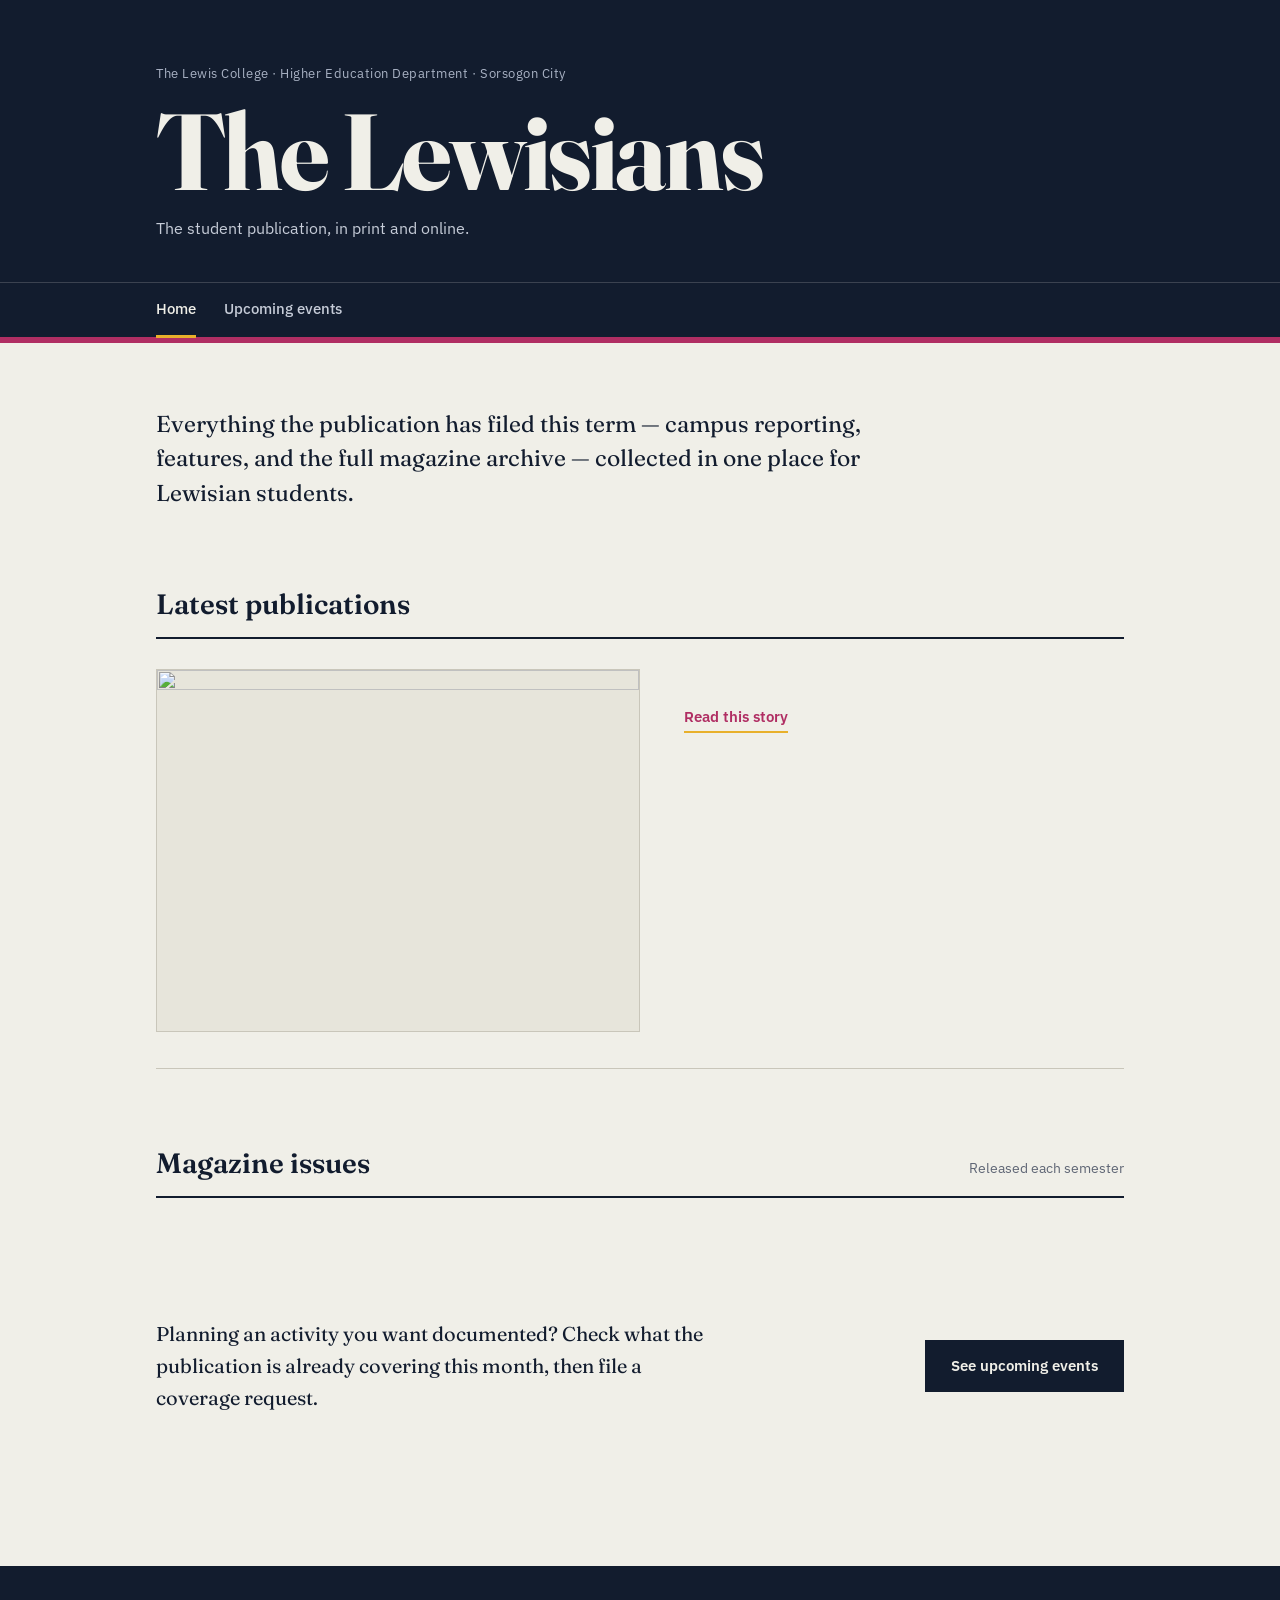
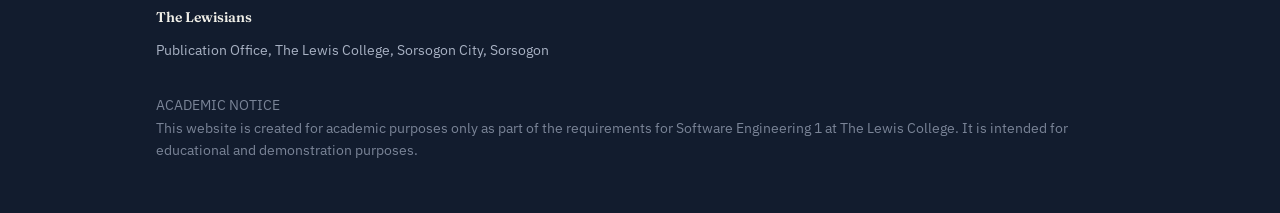
==== index.html @ b7c7dfa5 "Add files via upload" ====
<!DOCTYPE html>
<html lang="en">
<head>
<meta charset="UTF-8">
<meta name="viewport" content="width=device-width, initial-scale=1">
<title>The Lewisians — School Publication of The Lewis College</title>
<meta name="description" content="The Lewisians is the official student publication of The Lewis College, Higher Education Department, Sorsogon City. Read the latest articles and magazine issues.">
<link rel="preconnect" href="https://fonts.googleapis.com">
<link rel="preconnect" href="https://fonts.gstatic.com" crossorigin>
<link href="https://fonts.googleapis.com/css2?family=Fraunces:opsz,wght@9..144,400;9..144,600;9..144,700&family=IBM+Plex+Sans:wght@400;500;600&display=swap" rel="stylesheet">
<link rel="stylesheet" href="style.css">
</head>
<body>

<a class="skip" href="#main">Skip to content</a>

<header class="masthead">
  <div class="masthead-inner">
    <p class="masthead-org">The Lewis College &middot; Higher Education Department &middot; Sorsogon City</p>
    <h1 class="wordmark">The Lewisians</h1>
    <p class="masthead-tag">The student publication, in print and online.</p>
  </div>
  <nav class="nav" aria-label="Main">
    <div class="nav-inner">
      <a href="index.html" class="is-current" aria-current="page">Home</a>
      <a href="events.html">Upcoming events</a>
    </div>
  </nav>
</header>

<main id="main">

  <section class="lede-wrap">
    <p class="lede">
      Everything the publication has filed this term — campus reporting, features,
      and the full magazine archive — collected in one place for Lewisian students.
    </p>
  </section>

  <section class="section" aria-labelledby="latest-heading">
    <div class="section-head">
      <h2 id="latest-heading" class="section-title">Latest publications</h2>
      <span class="section-meta" id="article-count"></span>
    </div>

    <article class="lead" id="lead-article" hidden>
      <a class="lead-figure" id="lead-link" href="#">
        <img id="lead-image" src="" alt="">
      </a>
      <div class="lead-body">
        <p class="kicker" id="lead-kicker"></p>
        <h3 class="lead-title"><a id="lead-title-link" href="#"></a></h3>
        <p class="lead-standfirst" id="lead-standfirst"></p>
        <p class="byline">
          <span id="lead-author"></span>
          <time id="lead-date"></time>
        </p>
        <a class="read" id="lead-read" href="#">Read this story</a>
      </div>
    </article>

    <ol class="story-list" id="story-list"></ol>
  </section>

  <section class="section magazines" aria-labelledby="mag-heading">
    <div class="section-head">
      <h2 id="mag-heading" class="section-title">Magazine issues</h2>
      <span class="section-meta">Released each semester</span>
    </div>
    <div class="shelf" id="shelf"></div>
  </section>

  <section class="section handoff">
    <p class="handoff-copy">
      Planning an activity you want documented? Check what the publication is already
      covering this month, then file a coverage request.
    </p>
    <a class="btn" href="events.html">See upcoming events</a>
  </section>

</main>

<footer class="foot">
  <div class="foot-inner">
    <p class="foot-mark">The Lewisians</p>
    <p>Publication Office, The Lewis College, Sorsogon City, Sorsogon</p><br>
    <p class="foot-small">ACADEMIC NOTICE <br>
      This website is created for academic purposes only as part of the requirements for Software Engineering 1 at The Lewis College. 
      It is intended for educational and demonstration purposes.</p>
  </div>
</footer>

<script src="js/config.js"></script>
<script src="js/data.js"></script>
<script src="js/home.js"></script>
</body>
</html>
---- style.css ----
/* ==========================================================
   The Lewisians — publication website
   Palette: press ink, newsprint, riso plum, marigold
   ========================================================== */

:root {
  --ink:       #121C2E;
  --ink-soft:  #273349;
  --ink-70:    #475061;
  --paper:     #F0EFE8;
  --paper-2:   #E7E5DB;
  --rule:      #C9C6BA;
  --plum:      #B02E63;
  --plum-dark: #8C2450;
  --marigold:  #E8B02B;
  --body-text: #2A3040;
  --muted:     #5F6675;

  --max: 1080px;
  --gutter: clamp(20px, 5vw, 56px);

  --display: "Fraunces", Georgia, "Times New Roman", serif;
  --sans: "IBM Plex Sans", system-ui, -apple-system, "Segoe UI", sans-serif;
}

* { box-sizing: border-box; }

html { -webkit-text-size-adjust: 100%; }

body {
  margin: 0;
  background: var(--paper);
  color: var(--body-text);
  font-family: var(--sans);
  font-size: 17px;
  line-height: 1.6;
}

img { max-width: 100%; display: block; }

a { color: var(--plum); text-decoration-thickness: 1px; text-underline-offset: 3px; }
a:hover { color: var(--plum-dark); }

:focus-visible {
  outline: 3px solid var(--plum);
  outline-offset: 2px;
}

.skip {
  position: absolute;
  left: -9999px;
  top: 0;
  background: var(--ink);
  color: var(--paper);
  padding: 10px 16px;
  z-index: 50;
}
.skip:focus { left: 8px; top: 8px; }

/* ---------------- Masthead ---------------- */

.masthead {
  background: var(--ink);
  color: var(--paper);
  border-bottom: 6px solid var(--plum);
}

.masthead-inner {
  max-width: var(--max);
  margin: 0 auto;
  padding: clamp(28px, 6vw, 64px) var(--gutter) clamp(22px, 4vw, 40px);
}

.masthead-org {
  margin: 0 0 18px;
  font-size: 13px;
  letter-spacing: 0.04em;
  color: #A9B2C4;
}

.wordmark {
  font-family: var(--display);
  font-weight: 700;
  font-size: clamp(44px, 12vw, 108px);
  line-height: 0.9;
  letter-spacing: -0.025em;
  margin: 0;
  color: var(--paper);
}
.wordmark a { color: inherit; text-decoration: none; }

.masthead-compact .wordmark { font-size: clamp(34px, 8vw, 62px); }

.masthead-tag {
  margin: 16px 0 0;
  font-size: 16px;
  color: #C6CCD8;
  max-width: 34ch;
}

.nav {
  border-top: 1px solid rgba(240, 239, 232, 0.18);
}
.nav-inner {
  max-width: var(--max);
  margin: 0 auto;
  padding: 0 var(--gutter);
  display: flex;
  gap: 28px;
}
.nav a {
  display: inline-block;
  padding: 14px 0;
  color: #C6CCD8;
  text-decoration: none;
  font-size: 15px;
  font-weight: 500;
  border-bottom: 3px solid transparent;
  margin-bottom: -1px;
}
.nav a:hover { color: var(--paper); }
.nav a.is-current {
  color: var(--paper);
  border-bottom-color: var(--marigold);
}

/* ---------------- Shared layout ---------------- */

.lede-wrap,
.section,
.foot-inner {
  max-width: var(--max);
  margin: 0 auto;
  padding-left: var(--gutter);
  padding-right: var(--gutter);
}

.lede-wrap { padding-top: clamp(36px, 6vw, 64px); }

.page-title {
  font-family: var(--display);
  font-weight: 600;
  font-size: clamp(30px, 5vw, 46px);
  line-height: 1.1;
  margin: 0 0 16px;
  color: var(--ink);
}

.lede {
  font-family: var(--display);
  font-size: clamp(19px, 2.4vw, 23px);
  line-height: 1.5;
  color: var(--ink);
  max-width: 52ch;
  margin: 0;
}

.section { padding-top: clamp(40px, 6vw, 72px); }

.section-head {
  display: flex;
  align-items: baseline;
  justify-content: space-between;
  gap: 16px;
  border-bottom: 2px solid var(--ink);
  padding-bottom: 10px;
  margin-bottom: 30px;
}

.section-title {
  font-family: var(--display);
  font-weight: 600;
  font-size: clamp(22px, 3vw, 28px);
  margin: 0;
  color: var(--ink);
}

.section-meta {
  font-size: 14px;
  color: var(--muted);
  white-space: nowrap;
}

/* ---------------- Lead article ---------------- */

.lead {
  display: grid;
  grid-template-columns: 1.1fr 1fr;
  gap: clamp(20px, 4vw, 44px);
  align-items: start;
  padding-bottom: 36px;
  border-bottom: 1px solid var(--rule);
}

.lead-figure {
  display: block;
  background: var(--paper-2);
  border: 1px solid var(--rule);
}
.lead-figure img {
  width: 100%;
  aspect-ratio: 4 / 3;
  object-fit: cover;
}

.kicker {
  margin: 0 0 10px;
  font-size: 13px;
  font-weight: 600;
  letter-spacing: 0.02em;
  color: var(--plum);
}

.lead-title {
  font-family: var(--display);
  font-weight: 700;
  font-size: clamp(27px, 4.2vw, 40px);
  line-height: 1.08;
  letter-spacing: -0.015em;
  margin: 0 0 14px;
}
.lead-title a { color: var(--ink); text-decoration: none; }
.lead-title a:hover { color: var(--plum); }

.lead-standfirst {
  margin: 0 0 16px;
  font-size: 17px;
  color: var(--body-text);
  max-width: 46ch;
}

.byline {
  margin: 0 0 18px;
  font-size: 14px;
  color: var(--muted);
  display: flex;
  gap: 14px;
  flex-wrap: wrap;
}

.read {
  display: inline-block;
  font-weight: 600;
  font-size: 15px;
  color: var(--plum);
  text-decoration: none;
  border-bottom: 2px solid var(--marigold);
  padding-bottom: 2px;
}
.read:hover { border-bottom-color: var(--plum); }

/* ---------------- Story list ---------------- */

.story-list {
  list-style: none;
  margin: 0;
  padding: 0;
}

.story {
  display: grid;
  grid-template-columns: 112px 1fr;
  gap: clamp(16px, 3vw, 32px);
  padding: 26px 0;
  border-bottom: 1px solid var(--rule);
}

.story-date {
  font-size: 13px;
  color: var(--muted);
  line-height: 1.4;
  padding-top: 5px;
}
.story-date b {
  display: block;
  font-family: var(--display);
  font-size: 19px;
  font-weight: 600;
  color: var(--ink);
}

.story-title {
  font-family: var(--display);
  font-weight: 600;
  font-size: clamp(20px, 2.6vw, 25px);
  line-height: 1.2;
  margin: 0 0 8px;
}
.story-title a { color: var(--ink); text-decoration: none; }
.story-title a:hover { color: var(--plum); }

.story p { margin: 0 0 8px; max-width: 58ch; }
.story .byline { margin-bottom: 0; }

/* ---------------- Magazine shelf ---------------- */

.shelf {
  display: flex;
  gap: 24px;
  overflow-x: auto;
  padding-bottom: 18px;
  scroll-snap-type: x proximity;
}

.issue {
  flex: 0 0 210px;
  scroll-snap-align: start;
}

.cover {
  position: relative;
  display: block;
  background: var(--ink);
  border-left: 7px solid var(--plum);
  aspect-ratio: 3 / 4;
  overflow: hidden;
}
.cover img { width: 100%; height: 100%; object-fit: cover; }

.cover-fallback {
  display: flex;
  flex-direction: column;
  justify-content: flex-end;
  height: 100%;
  padding: 18px;
  color: var(--paper);
  font-family: var(--display);
  font-size: 22px;
  line-height: 1.15;
}

.issue-title {
  font-family: var(--display);
  font-weight: 600;
  font-size: 18px;
  margin: 14px 0 4px;
  color: var(--ink);
}
.issue-meta { margin: 0 0 8px; font-size: 14px; color: var(--muted); }

/* ---------------- Handoff ---------------- */

.handoff {
  padding-bottom: clamp(48px, 7vw, 80px);
  display: flex;
  flex-wrap: wrap;
  align-items: center;
  gap: 24px;
  justify-content: space-between;
}
.handoff-copy {
  font-family: var(--display);
  font-size: 20px;
  color: var(--ink);
  max-width: 44ch;
  margin: 0;
}

.btn {
  display: inline-block;
  background: var(--ink);
  color: var(--paper);
  padding: 14px 26px;
  font-weight: 600;
  font-size: 15px;
  text-decoration: none;
  border: none;
  cursor: pointer;
  font-family: var(--sans);
}
.btn:hover { background: var(--plum); color: var(--paper); }

/* ---------------- Events ---------------- */

.events { display: block; }

.event {
  display: grid;
  grid-template-columns: 92px 1fr;
  gap: clamp(16px, 3vw, 30px);
  padding: 24px 0;
  border-bottom: 1px solid var(--rule);
}

.event-date {
  background: var(--ink);
  color: var(--paper);
  text-align: center;
  padding: 12px 6px 14px;
  align-self: start;
}
.event-month {
  display: block;
  font-size: 12px;
  letter-spacing: 0.1em;
  color: var(--marigold);
  text-transform: uppercase;
}
.event-day {
  display: block;
  font-family: var(--display);
  font-size: 34px;
  font-weight: 700;
  line-height: 1.05;
}
.event-year { display: block; font-size: 12px; color: #A9B2C4; }

.event-name {
  font-family: var(--display);
  font-weight: 600;
  font-size: clamp(20px, 2.6vw, 25px);
  line-height: 1.2;
  margin: 0 0 8px;
  color: var(--ink);
}

.event-meta {
  margin: 0 0 8px;
  font-size: 15px;
  color: var(--muted);
  display: flex;
  flex-wrap: wrap;
  gap: 6px 18px;
}
.event-meta span { display: inline-block; }

.event-desc { margin: 8px 0 0; max-width: 58ch; font-size: 16px; }

.event-today {
  display: inline-block;
  background: var(--marigold);
  color: var(--ink);
  font-size: 12px;
  font-weight: 600;
  padding: 2px 8px;
  margin-left: 8px;
  vertical-align: 3px;
}

.notice {
  background: var(--paper-2);
  border-left: 4px solid var(--marigold);
  padding: 16px 20px;
  font-size: 15px;
  margin: 0 0 24px;
}
.notice p { margin: 0; }
.notice p + p { margin-top: 6px; }

.empty {
  padding: 32px 0;
  font-family: var(--display);
  font-size: 20px;
  color: var(--ink);
}

/* ---------------- Request form ---------------- */

.request { padding-bottom: clamp(48px, 7vw, 88px); }

.request-panel {
  background: var(--ink);
  color: var(--paper);
  display: grid;
  grid-template-columns: 0.85fr 1.15fr;
  gap: clamp(24px, 4vw, 56px);
  padding: clamp(26px, 4vw, 48px);
  border-top: 6px solid var(--plum);
}

.request-title {
  font-family: var(--display);
  font-weight: 600;
  font-size: clamp(24px, 3.4vw, 32px);
  line-height: 1.15;
  margin: 0 0 14px;
}
.request-intro p { color: #C6CCD8; font-size: 16px; margin: 0 0 12px; max-width: 40ch; }
.request-note {
  border-left: 3px solid var(--marigold);
  padding-left: 12px;
  font-size: 14px !important;
}

.field { margin-bottom: 18px; }
.field-row { display: grid; grid-template-columns: 1fr 1fr; gap: 18px; }

label {
  display: block;
  font-size: 14px;
  font-weight: 500;
  margin-bottom: 6px;
  color: var(--paper);
}

input, select, textarea {
  width: 100%;
  font-family: var(--sans);
  font-size: 16px;
  color: var(--ink);
  background: var(--paper);
  border: 1px solid transparent;
  border-radius: 0;
  padding: 11px 13px;
}
textarea { resize: vertical; }
input:focus, select:focus, textarea:focus {
  outline: 3px solid var(--marigold);
  outline-offset: 1px;
}
input.invalid, select.invalid, textarea.invalid {
  border-color: var(--plum);
  box-shadow: inset 0 0 0 2px var(--plum);
}

.hint { margin: 6px 0 0; font-size: 13px; color: #A9B2C4; }

.err {
  margin: 6px 0 0;
  font-size: 13px;
  color: var(--marigold);
  min-height: 0;
}
.err:empty { display: none; }

.btn-send {
  background: var(--plum);
  color: #fff;
  width: 100%;
  padding: 15px 26px;
  font-size: 16px;
  margin-top: 6px;
}
.btn-send:hover { background: #fff; color: var(--ink); }
.btn-send[disabled] { opacity: 0.6; cursor: progress; }

.status {
  margin: 14px 0 0;
  font-size: 15px;
  min-height: 0;
}
.status:empty { display: none; }
.status.ok { color: var(--marigold); }
.status.bad { color: #FF9AB6; }

/* ---------------- Footer ---------------- */

.foot {
  background: var(--ink);
  color: #A9B2C4;
  margin-top: clamp(40px, 6vw, 72px);
}
.foot-inner { padding-top: 40px; padding-bottom: 46px; }
.foot p { margin: 0 0 6px; font-size: 14px; }
.foot-mark {
  font-family: var(--display);
  font-size: 26px;
  font-weight: 600;
  color: var(--paper);
  margin-bottom: 10px !important;
}
.foot-small { color: #7A8497; }

/* ---------------- Responsive ---------------- */

@media (max-width: 800px) {
  .lead { grid-template-columns: 1fr; }
  .request-panel { grid-template-columns: 1fr; }
}

@media (max-width: 560px) {
  body { font-size: 16px; }
  .story { grid-template-columns: 1fr; gap: 8px; }
  .story-date { padding-top: 0; display: flex; gap: 8px; align-items: baseline; }
  .story-date b { font-size: 16px; }
  .event { grid-template-columns: 68px 1fr; }
  .event-day { font-size: 26px; }
  .field-row { grid-template-columns: 1fr; gap: 0; }
  .section-head { flex-direction: column; align-items: flex-start; gap: 4px; }
  .section-meta { white-space: normal; }
}

@media (prefers-reduced-motion: reduce) {
  * { animation: none !important; transition: none !important; scroll-behavior: auto !important; }
}
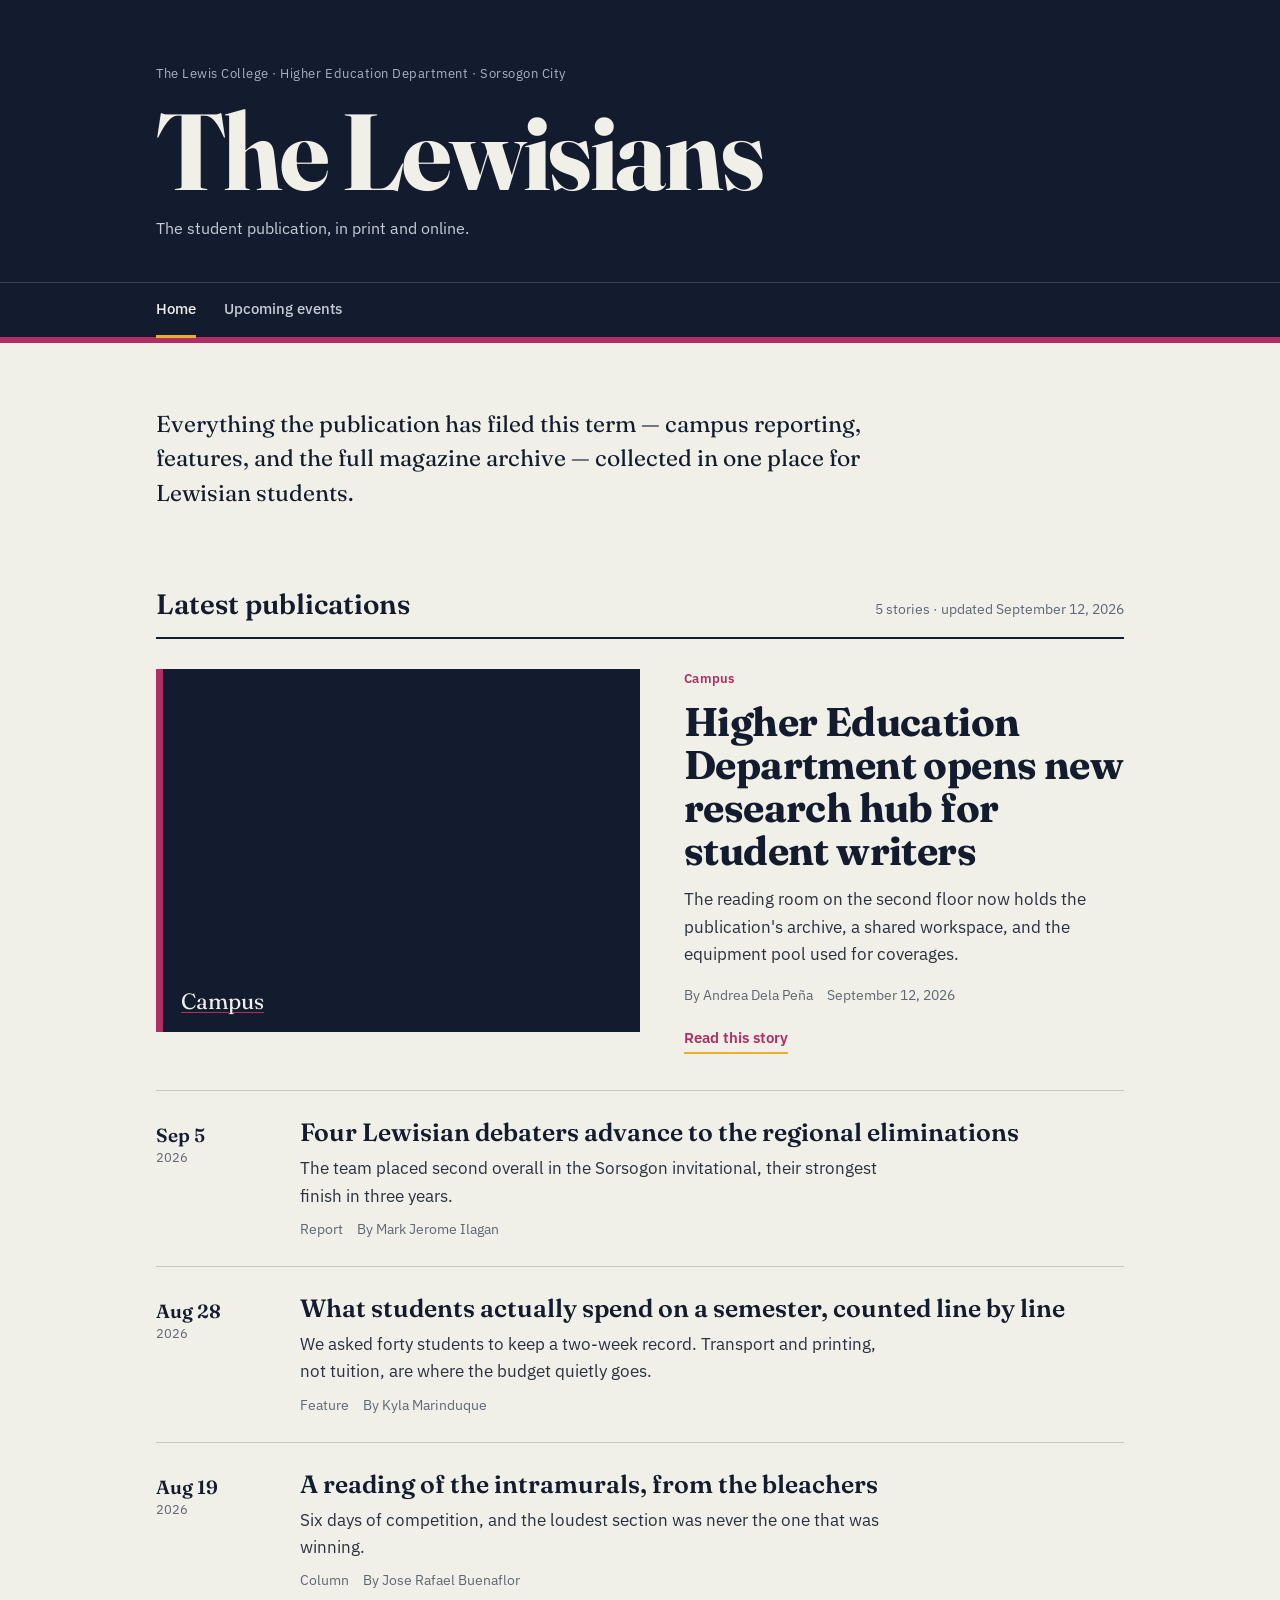
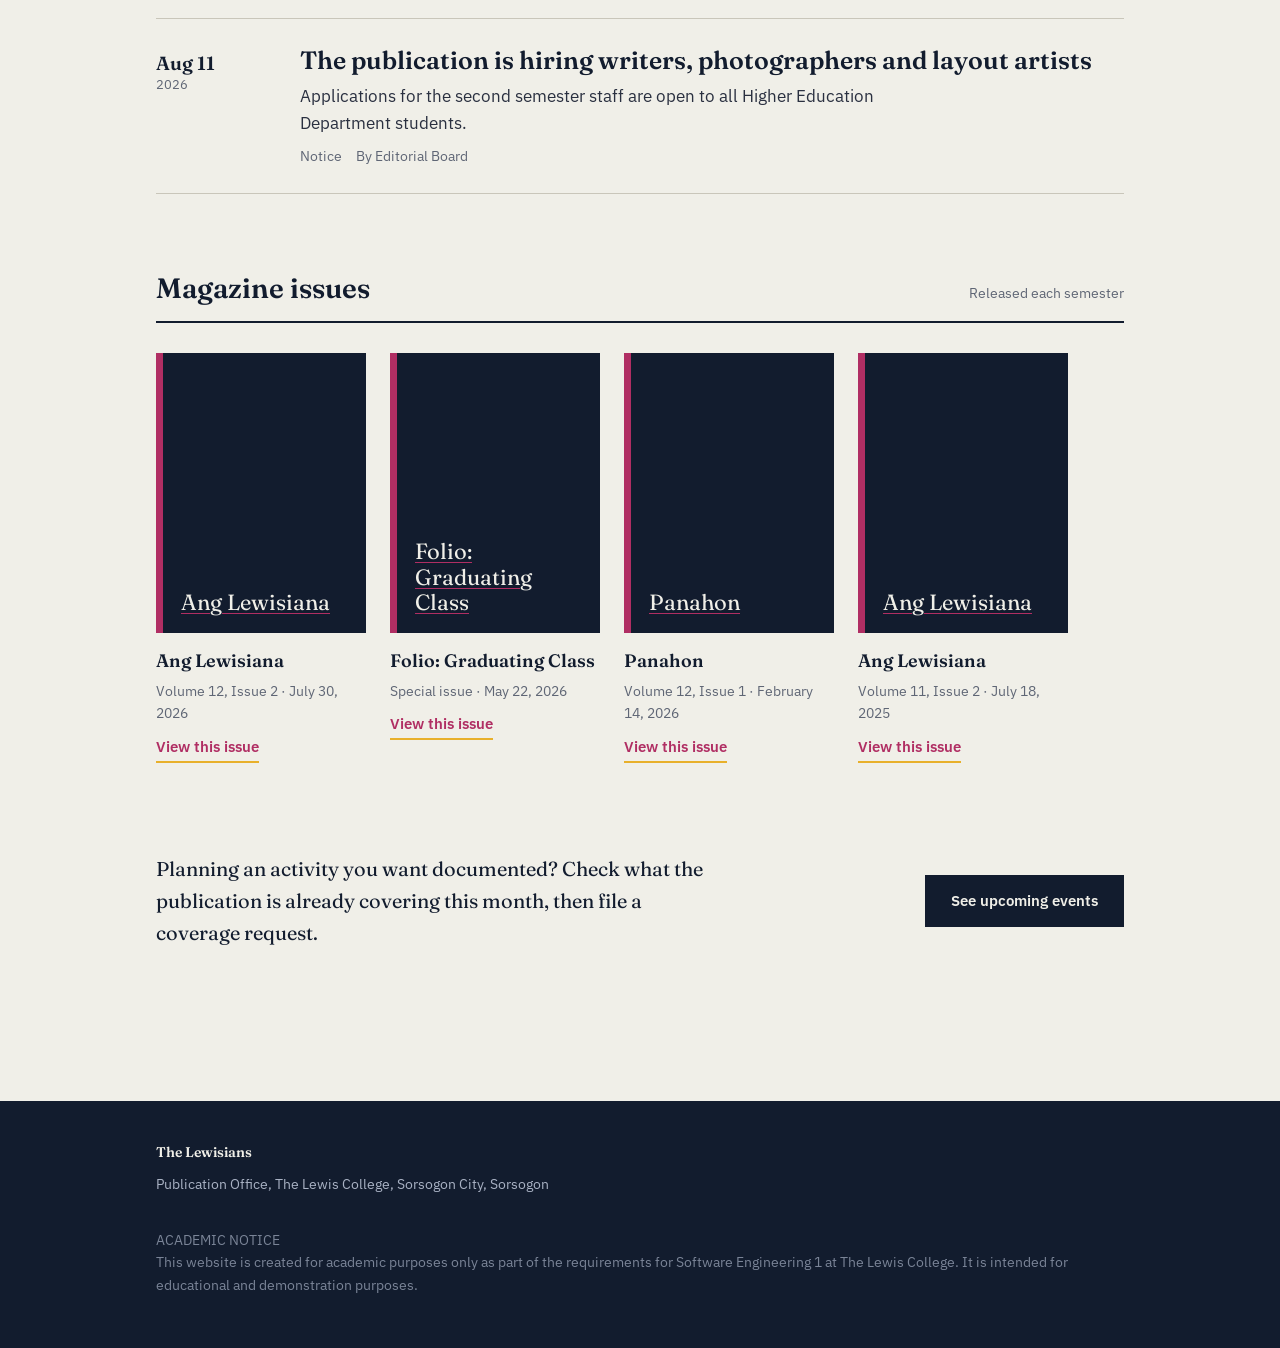
==== commit b70c400a: "Update homepage design and event section" ====
--- a/index.html
+++ b/index.html
@@ -90,8 +90,8 @@
   </div>
 </footer>
 
-<script src="js/config.js"></script>
-<script src="js/data.js"></script>
-<script src="js/home.js"></script>
+<script src="config.js"></script>
+<script src="data.js"></script>
+<script src="home.js"></script>
 </body>
 </html>
